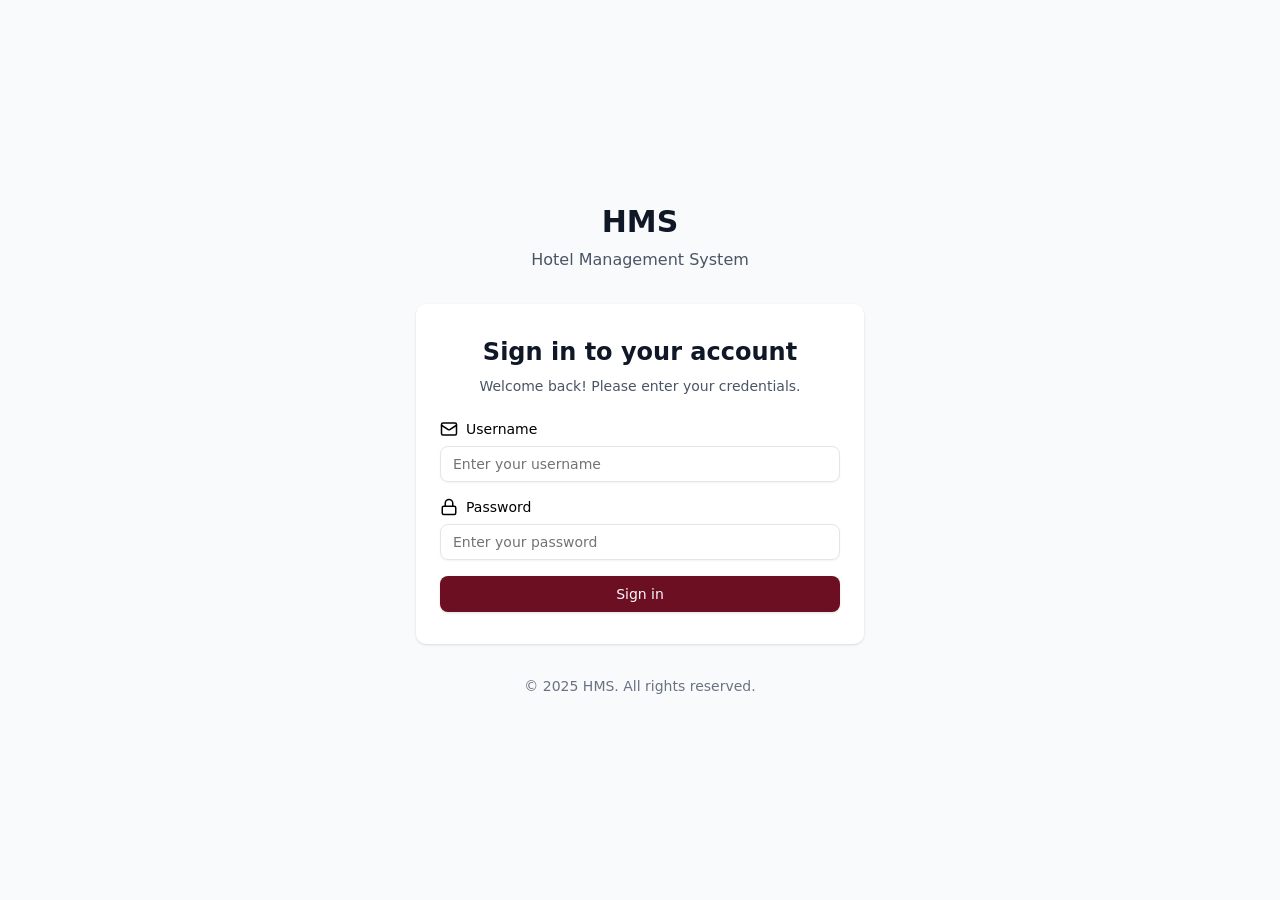
==== index.html @ 1f2d05a6 "Web app from toptechsoftware/hms-fe@892eac8f688dc6444afe8d26af94be41dcb9d602" ====
<!doctype html>
<html lang="en">
  <head>
    <meta charset="UTF-8" />
    <link rel="icon" type="image/svg+xml" href="./assets/7-oBs7x2Jv.png" />
    <meta name="viewport" content="width=device-width, initial-scale=1.0" />
    <title>HMS - Hotel Management System</title>
    <script type="module" crossorigin src="./assets/main-fOoHtUaM.js"></script>
    <link rel="stylesheet" crossorigin href="./assets/main-CM2z0EE-.css">
  </head>
  <body>
    <div id="root"></div>
  </body>
</html>
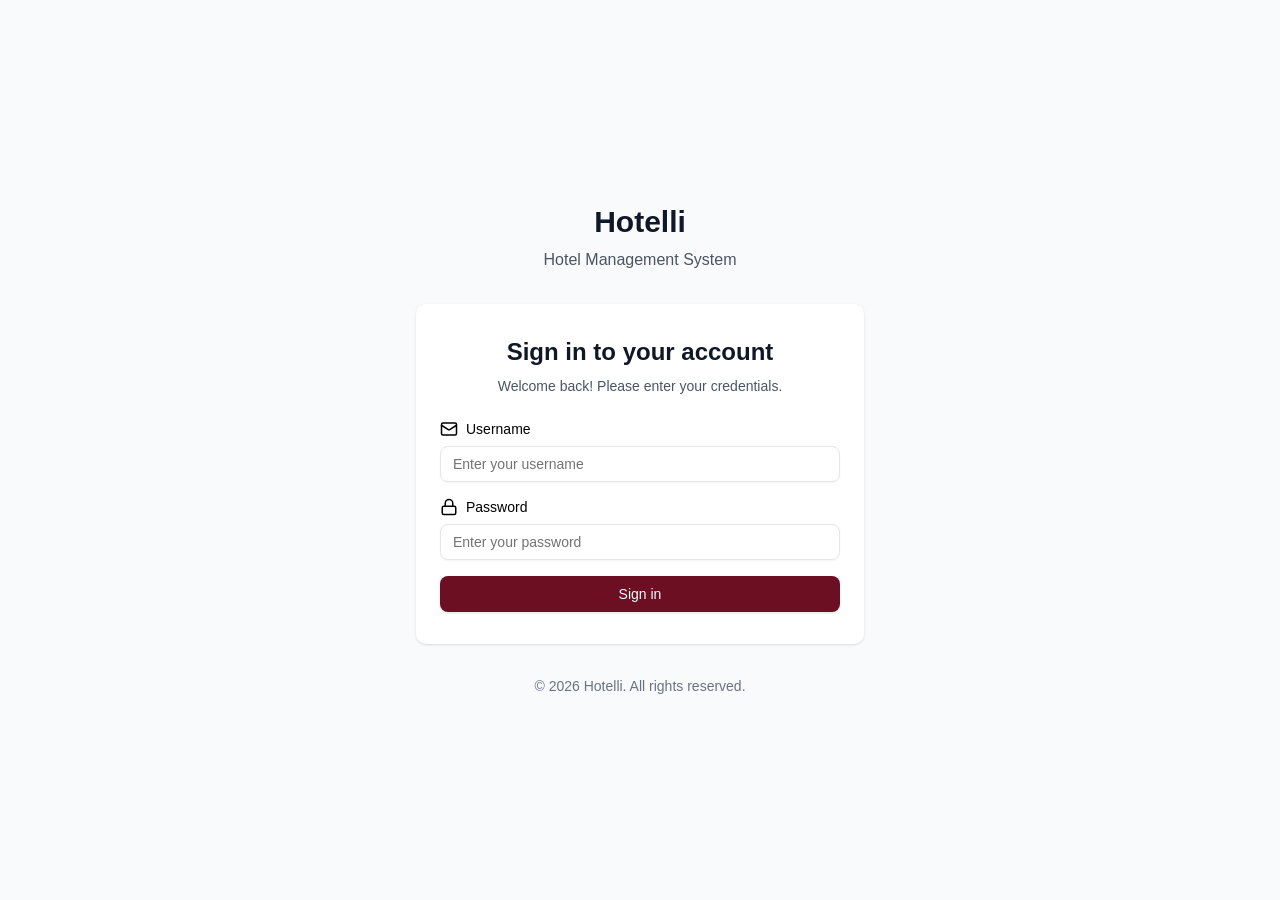
==== commit 0102976c: "Web app from toptechsoftware/hms-fe@43ff914cb7be85dddbae57ac8c12a2cfd4198317" ====
--- a/index.html
+++ b/index.html
@@ -4,9 +4,9 @@
     <meta charset="UTF-8" />
     <link rel="icon" type="image/svg+xml" href="./assets/7-oBs7x2Jv.png" />
     <meta name="viewport" content="width=device-width, initial-scale=1.0" />
-    <title>HMS - Hotel Management System</title>
-    <script type="module" crossorigin src="./assets/main-fOoHtUaM.js"></script>
-    <link rel="stylesheet" crossorigin href="./assets/main-CM2z0EE-.css">
+    <title>Hotelli - Hotel Management System</title>
+    <script type="module" crossorigin src="./assets/main-C-zP1CB6.js"></script>
+    <link rel="stylesheet" crossorigin href="./assets/main-DQjzCdsZ.css">
   </head>
   <body>
     <div id="root"></div>
